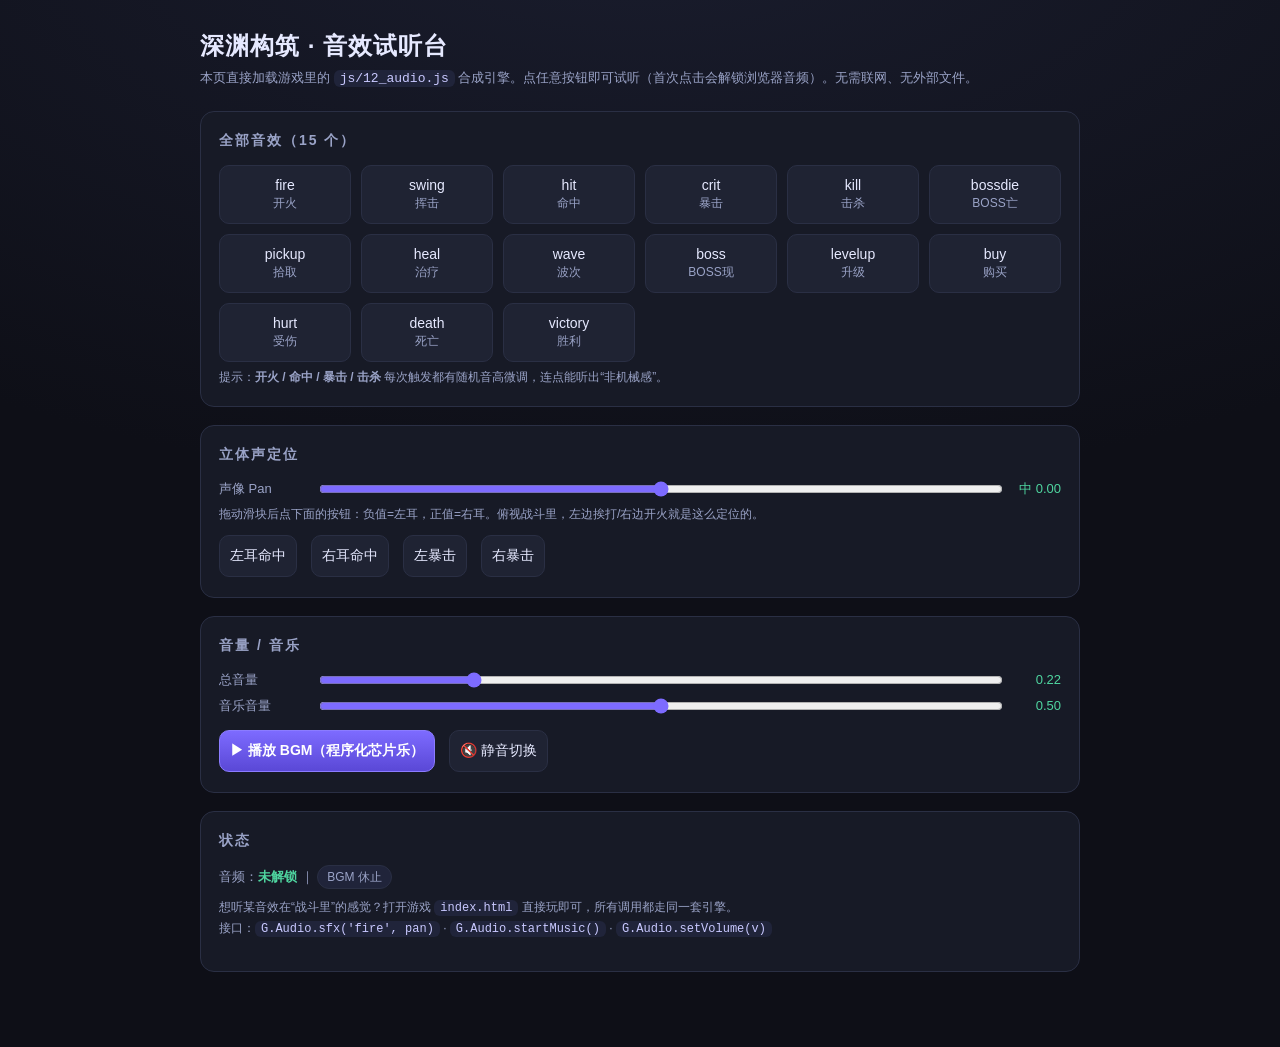
==== tools/audio_preview.html @ 787c16f7 "chore: 规范仓库结构 + README + 校准脚本修正 - 开发脚本(_smoke_waves/_calib_econ/_gen_registry/_test_save/_check_spri" ====
<!DOCTYPE html>
<html lang="zh-CN">
<head>
<meta charset="UTF-8">
<meta name="viewport" content="width=device-width, initial-scale=1">
<title>深渊构筑 · 音效试听台</title>
<style>
  :root{
    --bg:#0e0f17; --panel:#171a26; --panel2:#1f2333; --line:#2a2f44;
    --txt:#e6e9ff; --sub:#9aa3c7; --acc:#7d6bff; --acc2:#3b2f8c; --ok:#4fd6a0; --warn:#ff6b6b;
  }
  *{box-sizing:border-box}
  body{margin:0;background:radial-gradient(1200px 600px at 50% -10%,#1a1d2e,#0e0f17);
       color:var(--txt);font:15px/1.5 "Segoe UI","PingFang SC","Microsoft YaHei",sans-serif;
       min-height:100vh;padding:28px 16px 60px}
  .wrap{max-width:880px;margin:0 auto}
  h1{font-size:24px;margin:0 0 4px;letter-spacing:1px}
  .tip{color:var(--sub);margin:0 0 22px;font-size:13px}
  .card{background:var(--panel);border:1px solid var(--line);border-radius:14px;padding:18px 18px 20px;margin-bottom:18px}
  .card h2{font-size:14px;margin:0 0 14px;color:var(--sub);text-transform:uppercase;letter-spacing:2px;font-weight:600}
  .grid{display:grid;grid-template-columns:repeat(auto-fill,minmax(120px,1fr));gap:10px}
  button{cursor:pointer;border:1px solid var(--line);background:var(--panel2);color:var(--txt);
         padding:11px 10px;border-radius:10px;font-size:14px;transition:.12s;display:flex;
         flex-direction:column;align-items:center;gap:2px}
  button:hover{border-color:var(--acc);background:#262b40;transform:translateY(-1px)}
  button:active{transform:translateY(0);background:var(--acc2)}
  button .zh{font-size:12px;color:var(--sub)}
  button.primary{background:linear-gradient(180deg,#7d6bff,#5a48d6);border-color:#8b7cff;color:#fff;font-weight:600}
  button.primary:hover{filter:brightness(1.08)}
  button.danger{border-color:#5a2230;color:#ff9d9d}
  button.danger:hover{background:#3a1a22}
  .row{display:flex;align-items:center;gap:14px;flex-wrap:wrap;margin-top:6px}
  .row label{color:var(--sub);min-width:84px;font-size:13px}
  input[type=range]{flex:1;min-width:160px;accent-color:var(--acc)}
  .panval{font-variant-numeric:tabular-nums;color:var(--ok);min-width:42px;text-align:right;font-size:13px}
  .status{font-size:13px;color:var(--sub);margin-top:10px}
  .status b{color:var(--ok)}
  .pill{display:inline-block;padding:2px 9px;border-radius:999px;background:#20243a;border:1px solid var(--line);font-size:12px;color:var(--sub)}
  .footer{color:var(--sub);font-size:12px;margin-top:8px;line-height:1.7}
  code{background:#20243a;padding:1px 6px;border-radius:6px;color:#c9c9ff}
  .demo-note{color:var(--sub);font-size:12px;margin:6px 0 0}
</style>
</head>
<body>
<div class="wrap">
  <h1>深渊构筑 · 音效试听台</h1>
  <p class="tip">本页直接加载游戏里的 <code>js/12_audio.js</code> 合成引擎。点任意按钮即可试听（首次点击会解锁浏览器音频）。无需联网、无外部文件。</p>

  <div class="card">
    <h2>全部音效（15 个）</h2>
    <div class="grid" id="sfxGrid"></div>
    <p class="demo-note">提示：<b>开火 / 命中 / 暴击 / 击杀</b> 每次触发都有随机音高微调，连点能听出“非机械感”。</p>
  </div>

  <div class="card">
    <h2>立体声定位</h2>
    <div class="row">
      <label>声像 Pan</label>
      <input type="range" id="pan" min="-1" max="1" step="0.05" value="0">
      <span class="panval" id="panVal">中 0.00</span>
    </div>
    <p class="demo-note">拖动滑块后点下面的按钮：负值=左耳，正值=右耳。俯视战斗里，左边挨打/右边开火就是这么定位的。</p>
    <div class="row" id="panBtns" style="margin-top:12px"></div>
  </div>

  <div class="card">
    <h2>音量 / 音乐</h2>
    <div class="row">
      <label>总音量</label>
      <input type="range" id="vol" min="0" max="1" step="0.02" value="0.22">
      <span class="panval" id="volVal">0.22</span>
    </div>
    <div class="row">
      <label>音乐音量</label>
      <input type="range" id="mvol" min="0" max="1" step="0.02" value="0.5">
      <span class="panval" id="mvolVal">0.50</span>
    </div>
    <div class="row" style="margin-top:14px">
      <button id="btnMusic" class="primary">▶ 播放 BGM（程序化芯片乐）</button>
      <button id="btnMute">🔇 静音切换</button>
    </div>
  </div>

  <div class="card">
    <h2>状态</h2>
    <div class="status" id="status">音频：<b id="actx">未解锁</b> ｜ <span class="pill" id="bpm">BGM 休止</span></div>
    <p class="footer">
      想听某音效在“战斗里”的感觉？打开游戏 <code>index.html</code> 直接玩即可，所有调用都走同一套引擎。<br>
      接口：<code>G.Audio.sfx('fire', pan)</code> · <code>G.Audio.startMusic()</code> · <code>G.Audio.setVolume(v)</code>
    </p>
  </div>
</div>

<script src="../js/12_audio.js"></script>
<script>
(function(){
  var A = window.G && window.G.Audio;
  if(!A){ document.getElementById('status').innerHTML='<span style="color:#ff6b6b">加载失败：未找到 G.Audio</span>'; return; }

  var NAMES = [
    ['fire','开火'], ['swing','挥击'], ['hit','命中'], ['crit','暴击'],
    ['kill','击杀'], ['bossdie','BOSS亡'], ['pickup','拾取'], ['heal','治疗'],
    ['wave','波次'], ['boss','BOSS现'], ['levelup','升级'], ['buy','购买'],
    ['hurt','受伤'], ['death','死亡'], ['victory','胜利']
  ];

  var grid = document.getElementById('sfxGrid');
  NAMES.forEach(function(n){
    var b = document.createElement('button');
    b.innerHTML = n[0] + '<span class="zh">'+n[1]+'</span>';
    b.addEventListener('click', function(){ ensure(); A.sfx(n[0], curPan()); });
    grid.appendChild(b);
  });

  // 立体声演示
  var panBtns = document.getElementById('panBtns');
  [['hit','左耳命中',-0.8],['hit','右耳命中',0.8],['crit','左暴击',-0.6],['crit','右暴击',0.6]]
    .forEach(function(d){
      var b = document.createElement('button');
      b.innerHTML = d[1];
      b.addEventListener('click', function(){ ensure(); A.sfx(d[0], d[2]); });
      panBtns.appendChild(b);
    });

  var panEl = document.getElementById('pan'), panVal = document.getElementById('panVal');
  function curPan(){ return parseFloat(panEl.value)||0; }
  function fmtPan(p){
    if(Math.abs(p)<0.02) return '中 '+p.toFixed(2);
    return (p<0?'左 ':'右 ')+Math.abs(p).toFixed(2);
  }
  panEl.addEventListener('input', function(){ panVal.textContent = fmtPan(curPan()); });

  // 音量
  var vol = document.getElementById('vol'), volVal = document.getElementById('volVal');
  vol.addEventListener('input', function(){ A.setVolume(parseFloat(vol.value)); volVal.textContent = parseFloat(vol.value).toFixed(2); });
  var mvol = document.getElementById('mvol'), mvolVal = document.getElementById('mvolVal');
  mvol.addEventListener('input', function(){ A.setMusicVolume(parseFloat(mvol.value)); mvolVal.textContent = parseFloat(mvol.value).toFixed(2); });

  // 音乐
  var musicOn = false, btnMusic = document.getElementById('btnMusic');
  btnMusic.addEventListener('click', function(){
    ensure();
    if(!musicOn){ A.startMusic(); musicOn=true; btnMusic.textContent='⏸ 停止 BGM'; document.getElementById('bpm').textContent='BGM 播放中 · '+A._bpm+' BPM'; }
    else { A.stopMusic(); musicOn=false; btnMusic.textContent='▶ 播放 BGM（程序化芯片乐）'; document.getElementById('bpm').textContent='BGM 休止'; }
  });

  document.getElementById('btnMute').addEventListener('click', function(){ A.toggleMute(); });

  // 解锁
  var unlocked = false;
  function ensure(){
    if(unlocked){ if(A.ctx && A.ctx.state==='suspended') A.ctx.resume(); return; }
    A.unlock();
    unlocked = true;
    var st = document.getElementById('actx');
    st.textContent = (A.ctx && A.ctx.state) ? A.ctx.state : '已解锁';
    st.style.color = '#4fd6a0';
  }
  document.addEventListener('click', ensure, {once:false});
})();
</script>
</body>
</html>
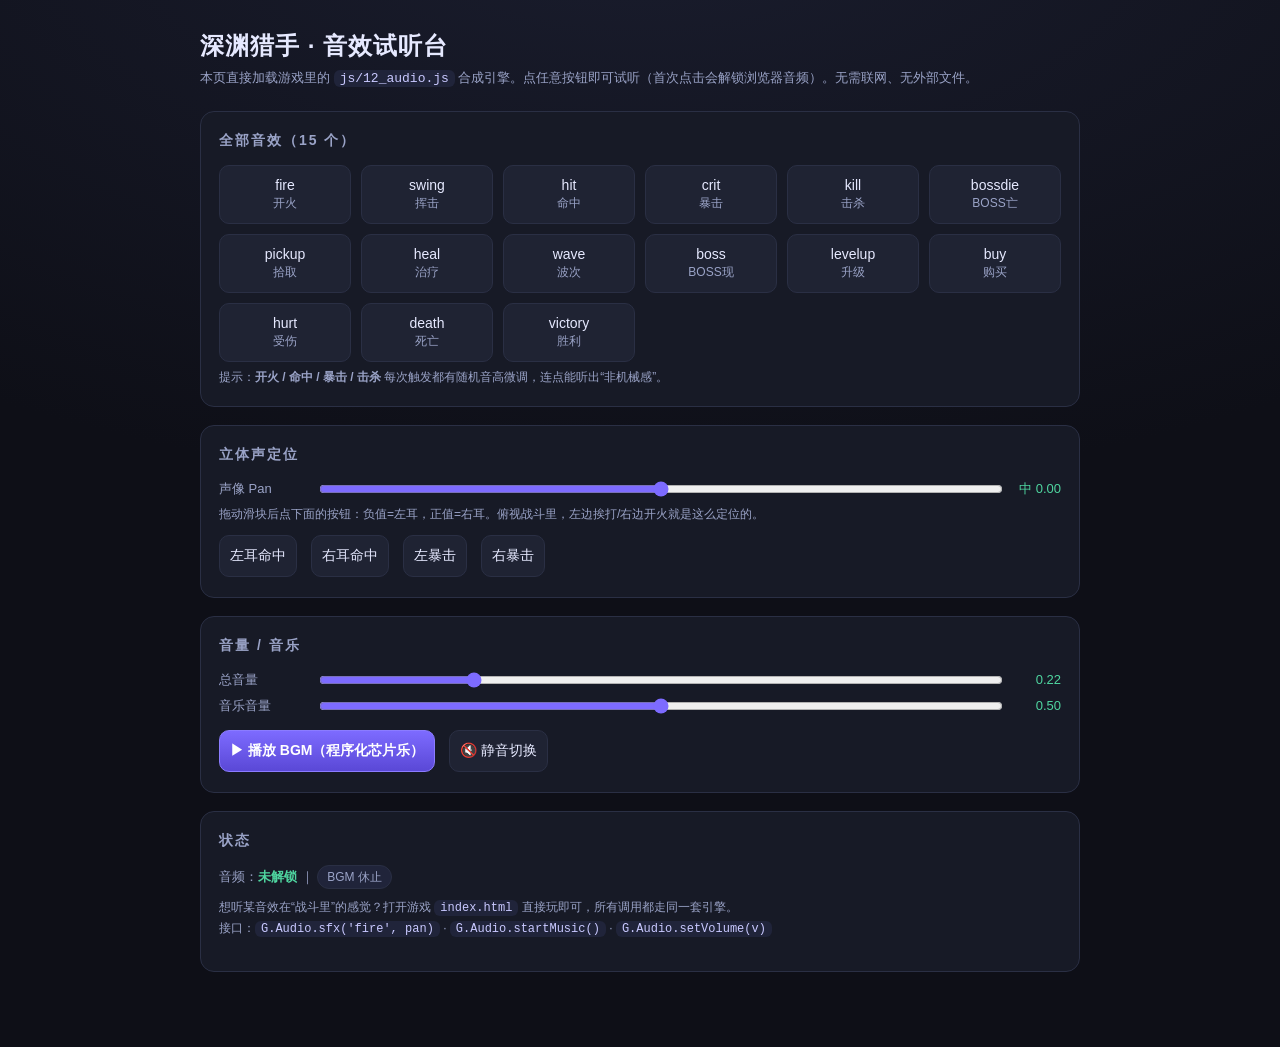
==== commit 8e52ffd3: "feat: 全站改名「深渊猎手 / Abyss Hunter」(localStorage 旧 key 自动迁移 abyss_build→abyss_hunter)；封面翻新统一游戏内设计语言——棋盘格" ====
--- a/tools/audio_preview.html
+++ b/tools/audio_preview.html
@@ -3,7 +3,7 @@
 <head>
 <meta charset="UTF-8">
 <meta name="viewport" content="width=device-width, initial-scale=1">
-<title>深渊构筑 · 音效试听台</title>
+<title>深渊猎手 · 音效试听台</title>
 <style>
   :root{
     --bg:#0e0f17; --panel:#171a26; --panel2:#1f2333; --line:#2a2f44;
@@ -43,7 +43,7 @@
 </head>
 <body>
 <div class="wrap">
-  <h1>深渊构筑 · 音效试听台</h1>
+  <h1>深渊猎手 · 音效试听台</h1>
   <p class="tip">本页直接加载游戏里的 <code>js/12_audio.js</code> 合成引擎。点任意按钮即可试听（首次点击会解锁浏览器音频）。无需联网、无外部文件。</p>
 
   <div class="card">
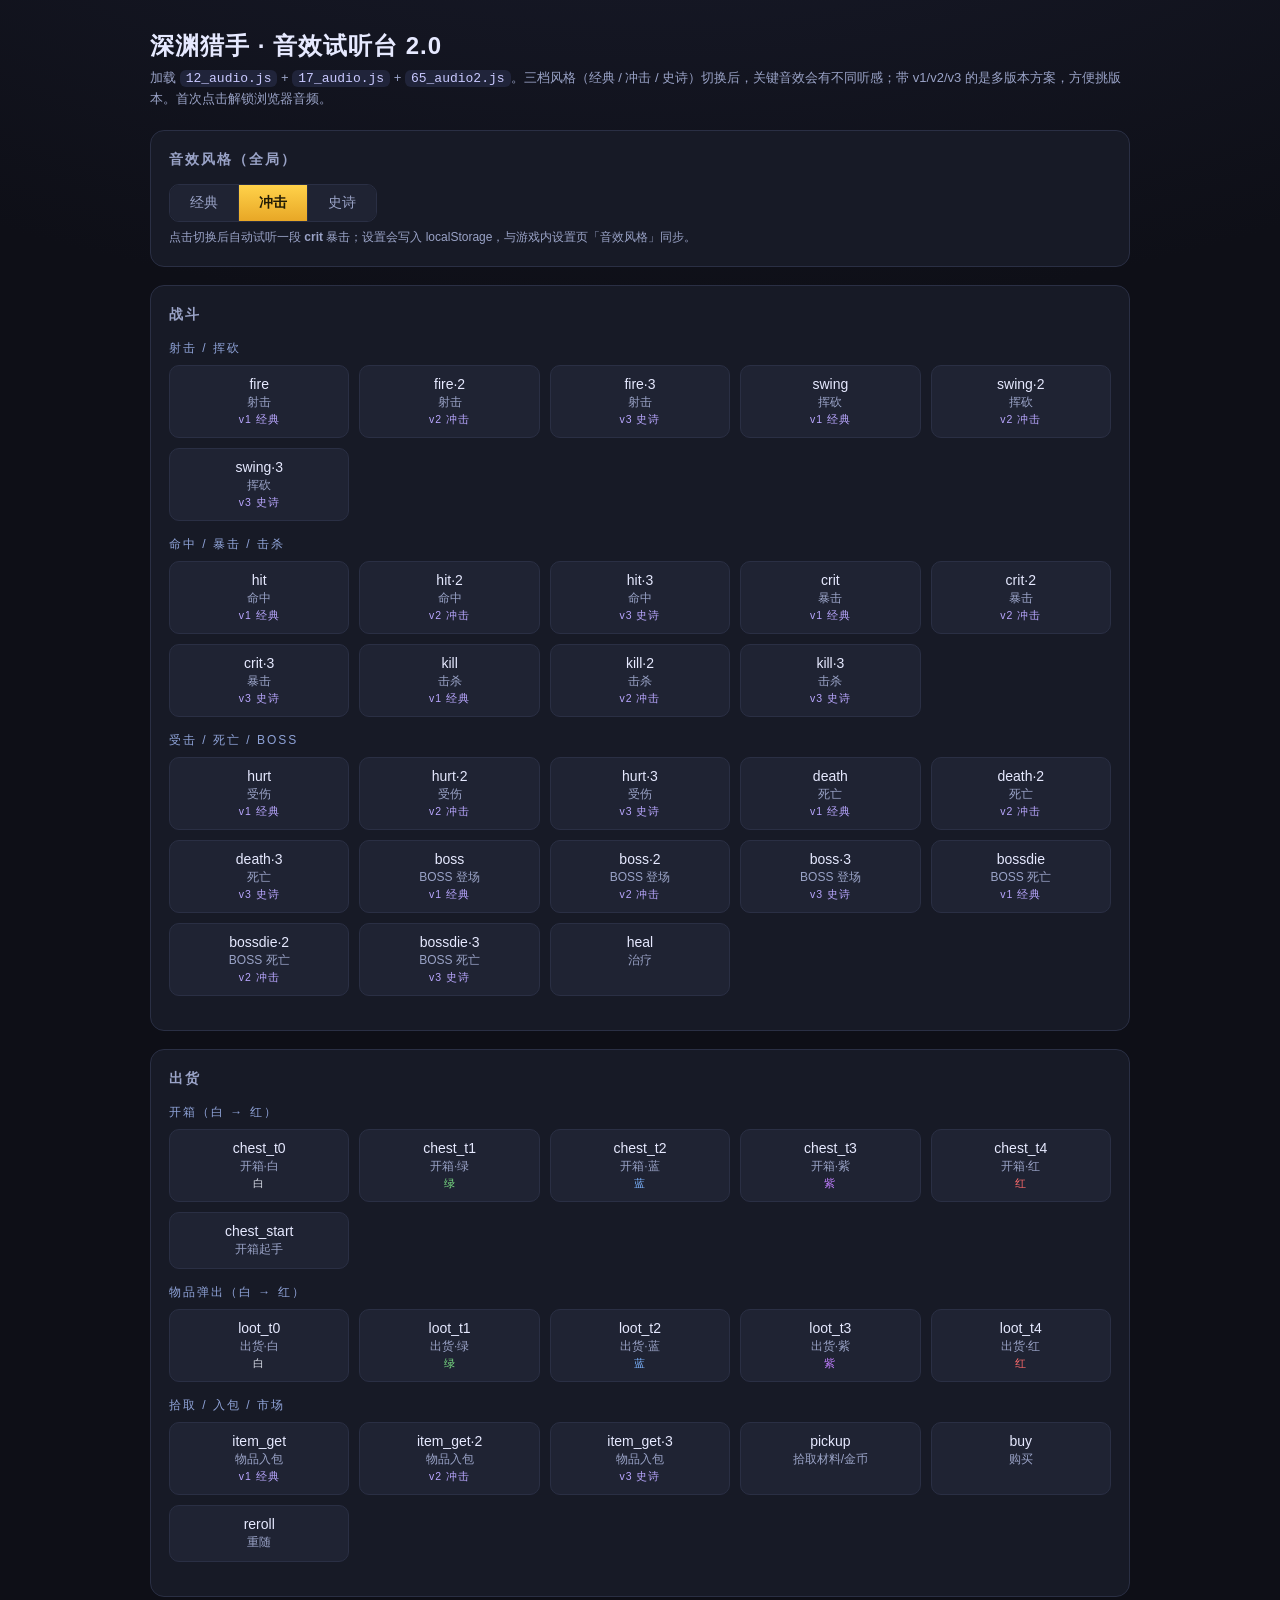
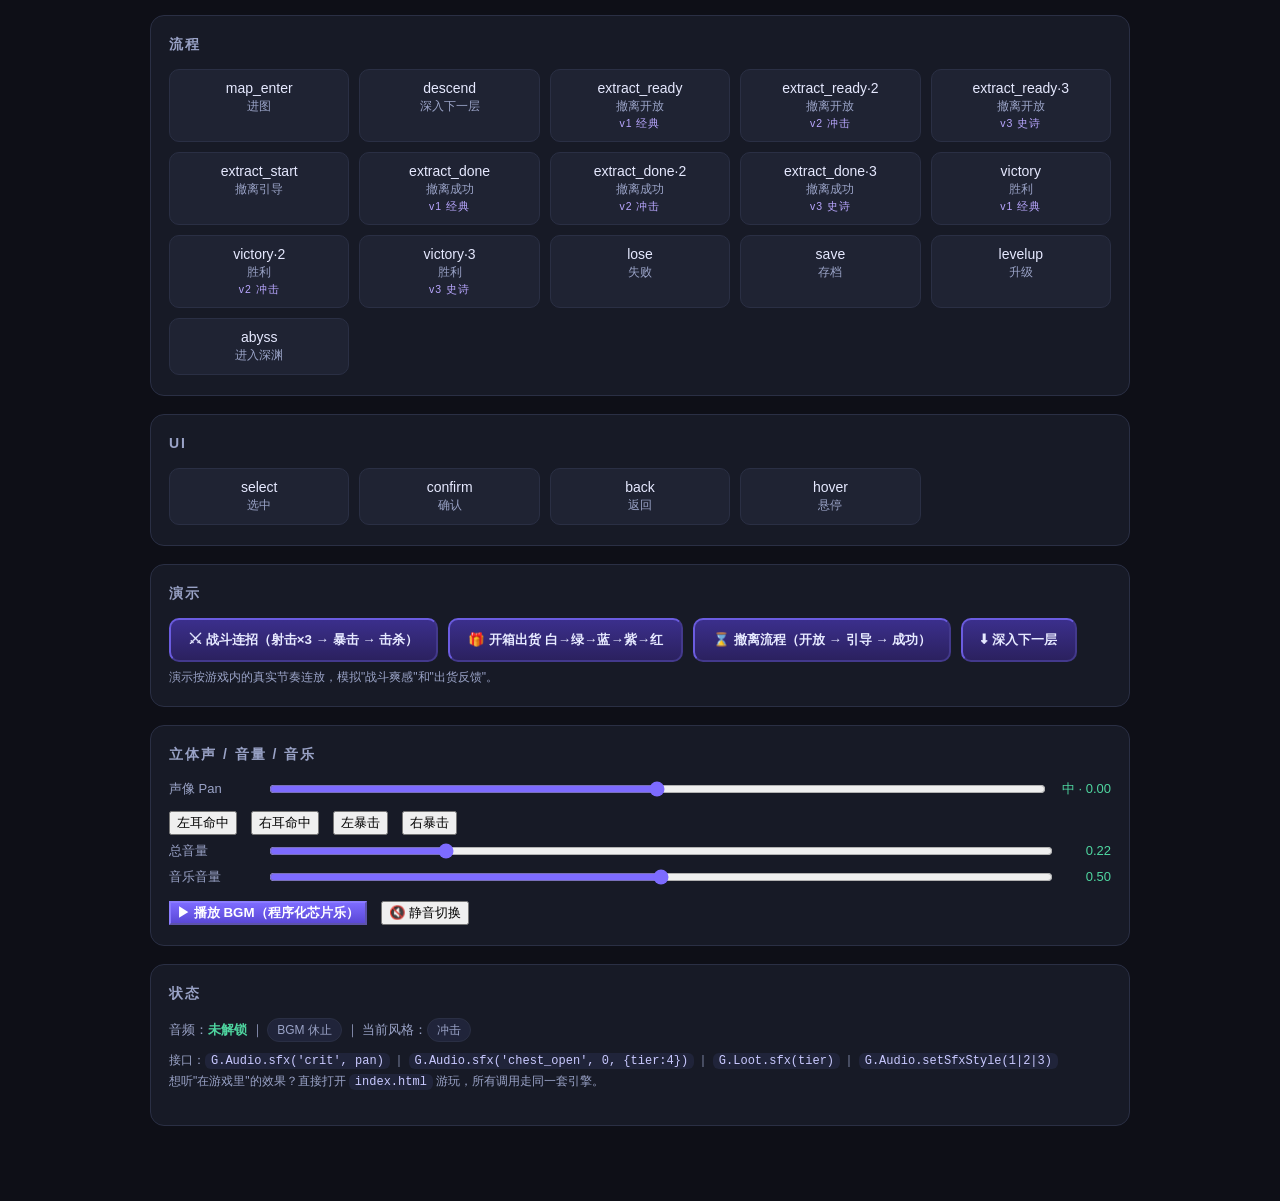
==== commit e0f3cf34: "feat: 音效2.0全面升级——战斗爽感+出货分级+三档风格多版本方案 - 新增 js/65_audio2.js：链式增强 WebAudio 合成（12/17 之上）   - 新原语：底鼓/军鼓/琶" ====
--- a/tools/audio_preview.html
+++ b/tools/audio_preview.html
@@ -3,7 +3,7 @@
 <head>
 <meta charset="UTF-8">
 <meta name="viewport" content="width=device-width, initial-scale=1">
-<title>深渊猎手 · 音效试听台</title>
+<title>深渊猎手 · 音效试听台 2.0</title>
 <style>
   :root{
     --bg:#0e0f17; --panel:#171a26; --panel2:#1f2333; --line:#2a2f44;
@@ -13,22 +13,23 @@
   body{margin:0;background:radial-gradient(1200px 600px at 50% -10%,#1a1d2e,#0e0f17);
        color:var(--txt);font:15px/1.5 "Segoe UI","PingFang SC","Microsoft YaHei",sans-serif;
        min-height:100vh;padding:28px 16px 60px}
-  .wrap{max-width:880px;margin:0 auto}
+  .wrap{max-width:980px;margin:0 auto}
   h1{font-size:24px;margin:0 0 4px;letter-spacing:1px}
   .tip{color:var(--sub);margin:0 0 22px;font-size:13px}
   .card{background:var(--panel);border:1px solid var(--line);border-radius:14px;padding:18px 18px 20px;margin-bottom:18px}
   .card h2{font-size:14px;margin:0 0 14px;color:var(--sub);text-transform:uppercase;letter-spacing:2px;font-weight:600}
-  .grid{display:grid;grid-template-columns:repeat(auto-fill,minmax(120px,1fr));gap:10px}
-  button{cursor:pointer;border:1px solid var(--line);background:var(--panel2);color:var(--txt);
-         padding:11px 10px;border-radius:10px;font-size:14px;transition:.12s;display:flex;
+  .grid{display:grid;grid-template-columns:repeat(auto-fill,minmax(150px,1fr));gap:10px}
+  .grid button{cursor:pointer;border:1px solid var(--line);background:var(--panel2);color:var(--txt);
+         padding:10px 8px;border-radius:10px;font-size:14px;transition:.12s;display:flex;
          flex-direction:column;align-items:center;gap:2px}
-  button:hover{border-color:var(--acc);background:#262b40;transform:translateY(-1px)}
-  button:active{transform:translateY(0);background:var(--acc2)}
-  button .zh{font-size:12px;color:var(--sub)}
+  .grid button:hover{border-color:var(--acc);background:#262b40;transform:translateY(-1px)}
+  .grid button:active{transform:translateY(0);background:var(--acc2)}
+  .grid button .zh{font-size:12px;color:var(--sub)}
+  .grid button .vs{font-size:10.5px;color:#b9a7ff;letter-spacing:1px}
+  button{cursor:pointer}
   button.primary{background:linear-gradient(180deg,#7d6bff,#5a48d6);border-color:#8b7cff;color:#fff;font-weight:600}
-  button.primary:hover{filter:brightness(1.08)}
   button.danger{border-color:#5a2230;color:#ff9d9d}
-  button.danger:hover{background:#3a1a22}
+  button.demo{background:linear-gradient(180deg,#3b2f8c,#2b215f);border-color:#6b5ce0;color:#e6e9ff;font-weight:600;padding:11px 18px;border-radius:10px}
   .row{display:flex;align-items:center;gap:14px;flex-wrap:wrap;margin-top:6px}
   .row label{color:var(--sub);min-width:84px;font-size:13px}
   input[type=range]{flex:1;min-width:160px;accent-color:var(--acc)}
@@ -36,35 +37,95 @@
   .status{font-size:13px;color:var(--sub);margin-top:10px}
   .status b{color:var(--ok)}
   .pill{display:inline-block;padding:2px 9px;border-radius:999px;background:#20243a;border:1px solid var(--line);font-size:12px;color:var(--sub)}
+  .seg{display:inline-flex;border:1px solid var(--line);border-radius:10px;overflow:hidden}
+  .seg button{border:0;background:var(--panel2);color:var(--sub);padding:9px 20px;font-size:14px;transition:.12s}
+  .seg button + button{border-left:1px solid var(--line)}
+  .seg button:hover{color:var(--txt);background:#262b40}
+  .seg button.on{background:linear-gradient(180deg,#ffd24a,#e8a726);color:#201a05;font-weight:700}
+  .demo-row{display:flex;gap:10px;flex-wrap:wrap;margin-top:12px}
   .footer{color:var(--sub);font-size:12px;margin-top:8px;line-height:1.7}
   code{background:#20243a;padding:1px 6px;border-radius:6px;color:#c9c9ff}
+  .grp{margin-bottom:14px}
+  .grp .gtitle{font-size:12px;color:#8fa3d8;letter-spacing:2px;margin:0 0 8px}
   .demo-note{color:var(--sub);font-size:12px;margin:6px 0 0}
 </style>
 </head>
 <body>
 <div class="wrap">
-  <h1>深渊猎手 · 音效试听台</h1>
-  <p class="tip">本页直接加载游戏里的 <code>js/12_audio.js</code> 合成引擎。点任意按钮即可试听（首次点击会解锁浏览器音频）。无需联网、无外部文件。</p>
-
-  <div class="card">
-    <h2>全部音效（15 个）</h2>
-    <div class="grid" id="sfxGrid"></div>
-    <p class="demo-note">提示：<b>开火 / 命中 / 暴击 / 击杀</b> 每次触发都有随机音高微调，连点能听出“非机械感”。</p>
-  </div>
-
-  <div class="card">
-    <h2>立体声定位</h2>
+  <h1>深渊猎手 · 音效试听台 2.0</h1>
+  <p class="tip">加载 <code>12_audio.js</code> + <code>17_audio.js</code> + <code>65_audio2.js</code>。三档风格（经典 / 冲击 / 史诗）切换后，关键音效会有不同听感；带 v1/v2/v3 的是多版本方案，方便挑版本。首次点击解锁浏览器音频。</p>
+
+  <div class="card">
+    <h2>音效风格（全局）</h2>
+    <div class="seg" id="styleSeg">
+      <button data-style="1">经典</button>
+      <button data-style="2" class="on">冲击</button>
+      <button data-style="3">史诗</button>
+    </div>
+    <p class="demo-note">点击切换后自动试听一段 <b>crit</b> 暴击；设置会写入 localStorage，与游戏内设置页「音效风格」同步。</p>
+  </div>
+
+  <div class="card">
+    <h2>战斗</h2>
+    <div class="grp">
+      <div class="gtitle">射击 / 挥砍</div>
+      <div class="grid" id="gCombat1"></div>
+    </div>
+    <div class="grp">
+      <div class="gtitle">命中 / 暴击 / 击杀</div>
+      <div class="grid" id="gCombat2"></div>
+    </div>
+    <div class="grp">
+      <div class="gtitle">受击 / 死亡 / BOSS</div>
+      <div class="grid" id="gCombat3"></div>
+    </div>
+  </div>
+
+  <div class="card">
+    <h2>出货</h2>
+    <div class="grp">
+      <div class="gtitle">开箱（白 → 红）</div>
+      <div class="grid" id="gChest"></div>
+    </div>
+    <div class="grp">
+      <div class="gtitle">物品弹出（白 → 红）</div>
+      <div class="grid" id="gLoot"></div>
+    </div>
+    <div class="grp">
+      <div class="gtitle">拾取 / 入包 / 市场</div>
+      <div class="grid" id="gLoot2"></div>
+    </div>
+  </div>
+
+  <div class="card">
+    <h2>流程</h2>
+    <div class="grid" id="gFlow"></div>
+  </div>
+
+  <div class="card">
+    <h2>UI</h2>
+    <div class="grid" id="gUi"></div>
+  </div>
+
+  <div class="card">
+    <h2>演示</h2>
+    <div class="demo-row">
+      <button class="demo" id="btnCombo">⚔ 战斗连招（射击×3 → 暴击 → 击杀）</button>
+      <button class="demo" id="btnChest">🎁 开箱出货 白→绿→蓝→紫→红</button>
+      <button class="demo" id="btnExtract">⌛ 撤离流程（开放 → 引导 → 成功）</button>
+      <button class="demo" id="btnDescend">⬇ 深入下一层</button>
+    </div>
+    <p class="demo-note">演示按游戏内的真实节奏连放，模拟"战斗爽感"和"出货反馈"。</p>
+  </div>
+
+  <div class="card">
+    <h2>立体声 / 音量 / 音乐</h2>
     <div class="row">
       <label>声像 Pan</label>
       <input type="range" id="pan" min="-1" max="1" step="0.05" value="0">
-      <span class="panval" id="panVal">中 0.00</span>
-    </div>
-    <p class="demo-note">拖动滑块后点下面的按钮：负值=左耳，正值=右耳。俯视战斗里，左边挨打/右边开火就是这么定位的。</p>
+      <span class="panval" id="panVal">中 · 0.00</span>
+    </div>
     <div class="row" id="panBtns" style="margin-top:12px"></div>
-  </div>
-
-  <div class="card">
-    <h2>音量 / 音乐</h2>
     <div class="row">
       <label>总音量</label>
       <input type="range" id="vol" min="0" max="1" step="0.02" value="0.22">
@@ -83,80 +144,177 @@
 
   <div class="card">
     <h2>状态</h2>
-    <div class="status" id="status">音频：<b id="actx">未解锁</b> ｜ <span class="pill" id="bpm">BGM 休止</span></div>
+    <div class="status">音频：<b id="actx">未解锁</b> ｜ <span class="pill" id="bpm">BGM 休止</span> ｜ 当前风格：<span class="pill" id="stylePill">冲击</span></div>
     <p class="footer">
-      想听某音效在“战斗里”的感觉？打开游戏 <code>index.html</code> 直接玩即可，所有调用都走同一套引擎。<br>
-      接口：<code>G.Audio.sfx('fire', pan)</code> · <code>G.Audio.startMusic()</code> · <code>G.Audio.setVolume(v)</code>
+      接口：<code>G.Audio.sfx('crit', pan)</code> ｜ <code>G.Audio.sfx('chest_open', 0, {tier:4})</code> ｜ <code>G.Loot.sfx(tier)</code> ｜ <code>G.Audio.setSfxStyle(1|2|3)</code><br>
+      想听"在游戏里"的效果？直接打开 <code>index.html</code> 游玩，所有调用走同一套引擎。
     </p>
   </div>
 </div>
 
 <script src="../js/12_audio.js"></script>
+<script src="../js/17_audio.js"></script>
+<script src="../js/65_audio2.js"></script>
 <script>
-(function(){
+(function () {
   var A = window.G && window.G.Audio;
-  if(!A){ document.getElementById('status').innerHTML='<span style="color:#ff6b6b">加载失败：未找到 G.Audio</span>'; return; }
-
-  var NAMES = [
-    ['fire','开火'], ['swing','挥击'], ['hit','命中'], ['crit','暴击'],
-    ['kill','击杀'], ['bossdie','BOSS亡'], ['pickup','拾取'], ['heal','治疗'],
-    ['wave','波次'], ['boss','BOSS现'], ['levelup','升级'], ['buy','购买'],
-    ['hurt','受伤'], ['death','死亡'], ['victory','胜利']
-  ];
-
-  var grid = document.getElementById('sfxGrid');
-  NAMES.forEach(function(n){
-    var b = document.createElement('button');
-    b.innerHTML = n[0] + '<span class="zh">'+n[1]+'</span>';
-    b.addEventListener('click', function(){ ensure(); A.sfx(n[0], curPan()); });
-    grid.appendChild(b);
-  });
-
-  // 立体声演示
-  var panBtns = document.getElementById('panBtns');
-  [['hit','左耳命中',-0.8],['hit','右耳命中',0.8],['crit','左暴击',-0.6],['crit','右暴击',0.6]]
-    .forEach(function(d){
-      var b = document.createElement('button');
-      b.innerHTML = d[1];
-      b.addEventListener('click', function(){ ensure(); A.sfx(d[0], d[2]); });
-      panBtns.appendChild(b);
-    });
-
-  var panEl = document.getElementById('pan'), panVal = document.getElementById('panVal');
-  function curPan(){ return parseFloat(panEl.value)||0; }
-  function fmtPan(p){
-    if(Math.abs(p)<0.02) return '中 '+p.toFixed(2);
-    return (p<0?'左 ':'右 ')+Math.abs(p).toFixed(2);
-  }
-  panEl.addEventListener('input', function(){ panVal.textContent = fmtPan(curPan()); });
-
-  // 音量
-  var vol = document.getElementById('vol'), volVal = document.getElementById('volVal');
-  vol.addEventListener('input', function(){ A.setVolume(parseFloat(vol.value)); volVal.textContent = parseFloat(vol.value).toFixed(2); });
-  var mvol = document.getElementById('mvol'), mvolVal = document.getElementById('mvolVal');
-  mvol.addEventListener('input', function(){ A.setMusicVolume(parseFloat(mvol.value)); mvolVal.textContent = parseFloat(mvol.value).toFixed(2); });
-
-  // 音乐
-  var musicOn = false, btnMusic = document.getElementById('btnMusic');
-  btnMusic.addEventListener('click', function(){
-    ensure();
-    if(!musicOn){ A.startMusic(); musicOn=true; btnMusic.textContent='⏸ 停止 BGM'; document.getElementById('bpm').textContent='BGM 播放中 · '+A._bpm+' BPM'; }
-    else { A.stopMusic(); musicOn=false; btnMusic.textContent='▶ 播放 BGM（程序化芯片乐）'; document.getElementById('bpm').textContent='BGM 休止'; }
-  });
-
-  document.getElementById('btnMute').addEventListener('click', function(){ A.toggleMute(); });
-
-  // 解锁
+  if (!A) {
+    document.getElementById('status').innerHTML = '<span style="color:#ff6b6b">加载失败：未找到 G.Audio</span>';
+    return;
+  }
+
   var unlocked = false;
-  function ensure(){
-    if(unlocked){ if(A.ctx && A.ctx.state==='suspended') A.ctx.resume(); return; }
+  function ensure() {
+    if (unlocked) { if (A.ctx && A.ctx.state === 'suspended') A.ctx.resume(); return; }
     A.unlock();
     unlocked = true;
     var st = document.getElementById('actx');
     st.textContent = (A.ctx && A.ctx.state) ? A.ctx.state : '已解锁';
     st.style.color = '#4fd6a0';
   }
-  document.addEventListener('click', ensure, {once:false});
+  document.addEventListener('click', ensure);
+
+  function btn(label, zh, fn, vs) {
+    var b = document.createElement('button');
+    b.innerHTML = label + '<span class="zh">' + zh + '</span>' + (vs ? '<span class="vs">' + vs + '</span>' : '');
+    b.addEventListener('click', function () { ensure(); fn(); });
+    return b;
+  }
+  function addTo(id, label, zh, name, opts, vs) {
+    document.getElementById(id).appendChild(btn(label, zh, function () {
+      A.sfx(name, curPan(), opts);
+    }, vs));
+  }
+  function addVariants(id, label, zh, base) {
+    addTo(id, base, zh, base, null, 'v1 经典');
+    addTo(id, base + '·2', zh, base + '_v2', null, 'v2 冲击');
+    addTo(id, base + '·3', zh, base + '_v3', null, 'v3 史诗');
+  }
+
+  /* 战斗 */
+  addVariants('gCombat1', 'fire', '射击', 'fire');
+  addVariants('gCombat1', 'swing', '挥砍', 'swing');
+  addVariants('gCombat2', 'hit', '命中', 'hit');
+  addVariants('gCombat2', 'crit', '暴击', 'crit');
+  addVariants('gCombat2', 'kill', '击杀', 'kill');
+  addVariants('gCombat3', 'hurt', '受伤', 'hurt');
+  addVariants('gCombat3', 'death', '死亡', 'death');
+  addVariants('gCombat3', 'boss', 'BOSS 登场', 'boss');
+  addVariants('gCombat3', 'bossdie', 'BOSS 死亡', 'bossdie');
+  addTo('gCombat3', 'heal', '治疗', 'heal');
+
+  /* 出货 */
+  var TNAMES = ['白', '绿', '蓝', '紫', '红'];
+  var TCOLS = ['#d9dde8', '#7ee787', '#7db4ff', '#c07fff', '#ff6b6b'];
+  TNAMES.forEach(function (nm, i) {
+    addTo('gChest', 'chest_t' + i, '开箱·' + nm, 'chest_open', { tier: i }, '<span style="color:' + TCOLS[i] + '">' + nm + '</span>');
+    addTo('gLoot', 'loot_t' + i, '出货·' + nm, 'loot', { tier: i }, '<span style="color:' + TCOLS[i] + '">' + nm + '</span>');
+  });
+  addTo('gChest', 'chest_start', '开箱起手', 'chest_start');
+  addVariants('gLoot2', 'item_get', '物品入包', 'item_get');
+  addTo('gLoot2', 'pickup', '拾取材料/金币', 'pickup');
+  addTo('gLoot2', 'buy', '购买', 'buy');
+  addTo('gLoot2', 'reroll', '重随', 'reroll');
+
+  /* 流程 */
+  addTo('gFlow', 'map_enter', '进图', 'map_enter');
+  addTo('gFlow', 'descend', '深入下一层', 'descend');
+  addVariants('gFlow', 'extract_ready', '撤离开放', 'extract_ready');
+  addTo('gFlow', 'extract_start', '撤离引导', 'extract_start');
+  addVariants('gFlow', 'extract_done', '撤离成功', 'extract_done');
+  addVariants('gFlow', 'victory', '胜利', 'victory');
+  addTo('gFlow', 'lose', '失败', 'lose');
+  addTo('gFlow', 'save', '存档', 'save');
+  addTo('gFlow', 'levelup', '升级', 'levelup');
+  addTo('gFlow', 'abyss', '进入深渊', 'abyss');
+
+  /* UI */
+  addTo('gUi', 'select', '选中', 'select');
+  addTo('gUi', 'confirm', '确认', 'confirm');
+  addTo('gUi', 'back', '返回', 'back');
+  addTo('gUi', 'hover', '悬停', 'hover');
+
+  /* 演示 */
+  document.getElementById('btnCombo').addEventListener('click', function () {
+    ensure();
+    var p = curPan();
+    A.sfx('fire', p); A.sfx('fire', p); A.sfx('fire', p);
+    setTimeout(function () { A.sfx('hit', p); }, 260);
+    setTimeout(function () { A.sfx('crit', p); }, 520);
+    setTimeout(function () { A.sfx('kill', p); }, 820);
+  });
+  document.getElementById('btnChest').addEventListener('click', function () {
+    ensure();
+    for (var i = 0; i <= 4; i++) {
+      (function (t) {
+        setTimeout(function () {
+          A.sfx('chest_open', 0, { tier: t });
+          setTimeout(function () { A.sfx('loot', 0, { tier: t }); }, 260);
+        }, t * 900);
+      })(i);
+    }
+  });
+  document.getElementById('btnExtract').addEventListener('click', function () {
+    ensure();
+    A.sfx('extract_ready');
+    setTimeout(function () { A.sfx('extract_start'); }, 700);
+    setTimeout(function () { A.sfx('extract_done'); }, 1900);
+  });
+  document.getElementById('btnDescend').addEventListener('click', function () { ensure(); A.sfx('descend'); });
+
+  /* 风格切换 */
+  function syncStyle() {
+    var seg = document.getElementById('styleSeg');
+    var btns = seg.querySelectorAll('button');
+    btns.forEach(function (b) {
+      b.classList.toggle('on', parseInt(b.getAttribute('data-style'), 10) === A.sfxStyle);
+    });
+    document.getElementById('stylePill').textContent = A.sfxStyleName();
+  }
+  document.getElementById('styleSeg').addEventListener('click', function (e) {
+    var b = e.target.closest('button');
+    if (!b) return;
+    A.setSfxStyle(parseInt(b.getAttribute('data-style'), 10));
+    syncStyle();
+    ensure();
+    A.sfx('crit');
+  });
+  syncStyle();
+
+  /* 立体声 */
+  var panEl = document.getElementById('pan'), panVal = document.getElementById('panVal');
+  function curPan() { return parseFloat(panEl.value) || 0; }
+  function fmtPan(p) {
+    if (Math.abs(p) < 0.02) return '中 · ' + p.toFixed(2);
+    return (p < 0 ? '左 · ' : '右 · ') + Math.abs(p).toFixed(2);
+  }
+  panEl.addEventListener('input', function () { panVal.textContent = fmtPan(curPan()); });
+  [['hit', '左耳命中', -0.8], ['hit', '右耳命中', 0.8], ['crit', '左暴击', -0.6], ['crit', '右暴击', 0.6]]
+    .forEach(function (d) {
+      document.getElementById('panBtns').appendChild(btn(d[1], '', function () { A.sfx(d[0], d[2]); }));
+    });
+
+  /* 音量 */
+  var vol = document.getElementById('vol'), volVal = document.getElementById('volVal');
+  vol.addEventListener('input', function () { A.setVolume(parseFloat(vol.value)); volVal.textContent = parseFloat(vol.value).toFixed(2); });
+  var mvol = document.getElementById('mvol'), mvolVal = document.getElementById('mvolVal');
+  mvol.addEventListener('input', function () { A.setMusicVolume(parseFloat(mvol.value)); mvolVal.textContent = parseFloat(mvol.value).toFixed(2); });
+
+  /* BGM */
+  var musicOn = false, btnMusic = document.getElementById('btnMusic');
+  btnMusic.addEventListener('click', function () {
+    ensure();
+    if (!musicOn) {
+      A.startMusic(); musicOn = true;
+      btnMusic.textContent = '⏸ 停止 BGM';
+      document.getElementById('bpm').textContent = 'BGM 播放中 · ' + A._bpm + ' BPM';
+    } else {
+      A.stopMusic(); musicOn = false;
+      btnMusic.textContent = '▶ 播放 BGM（程序化芯片乐）';
+      document.getElementById('bpm').textContent = 'BGM 休止';
+    }
+  });
+  document.getElementById('btnMute').addEventListener('click', function () { A.toggleMute(); });
 })();
 </script>
 </body>
